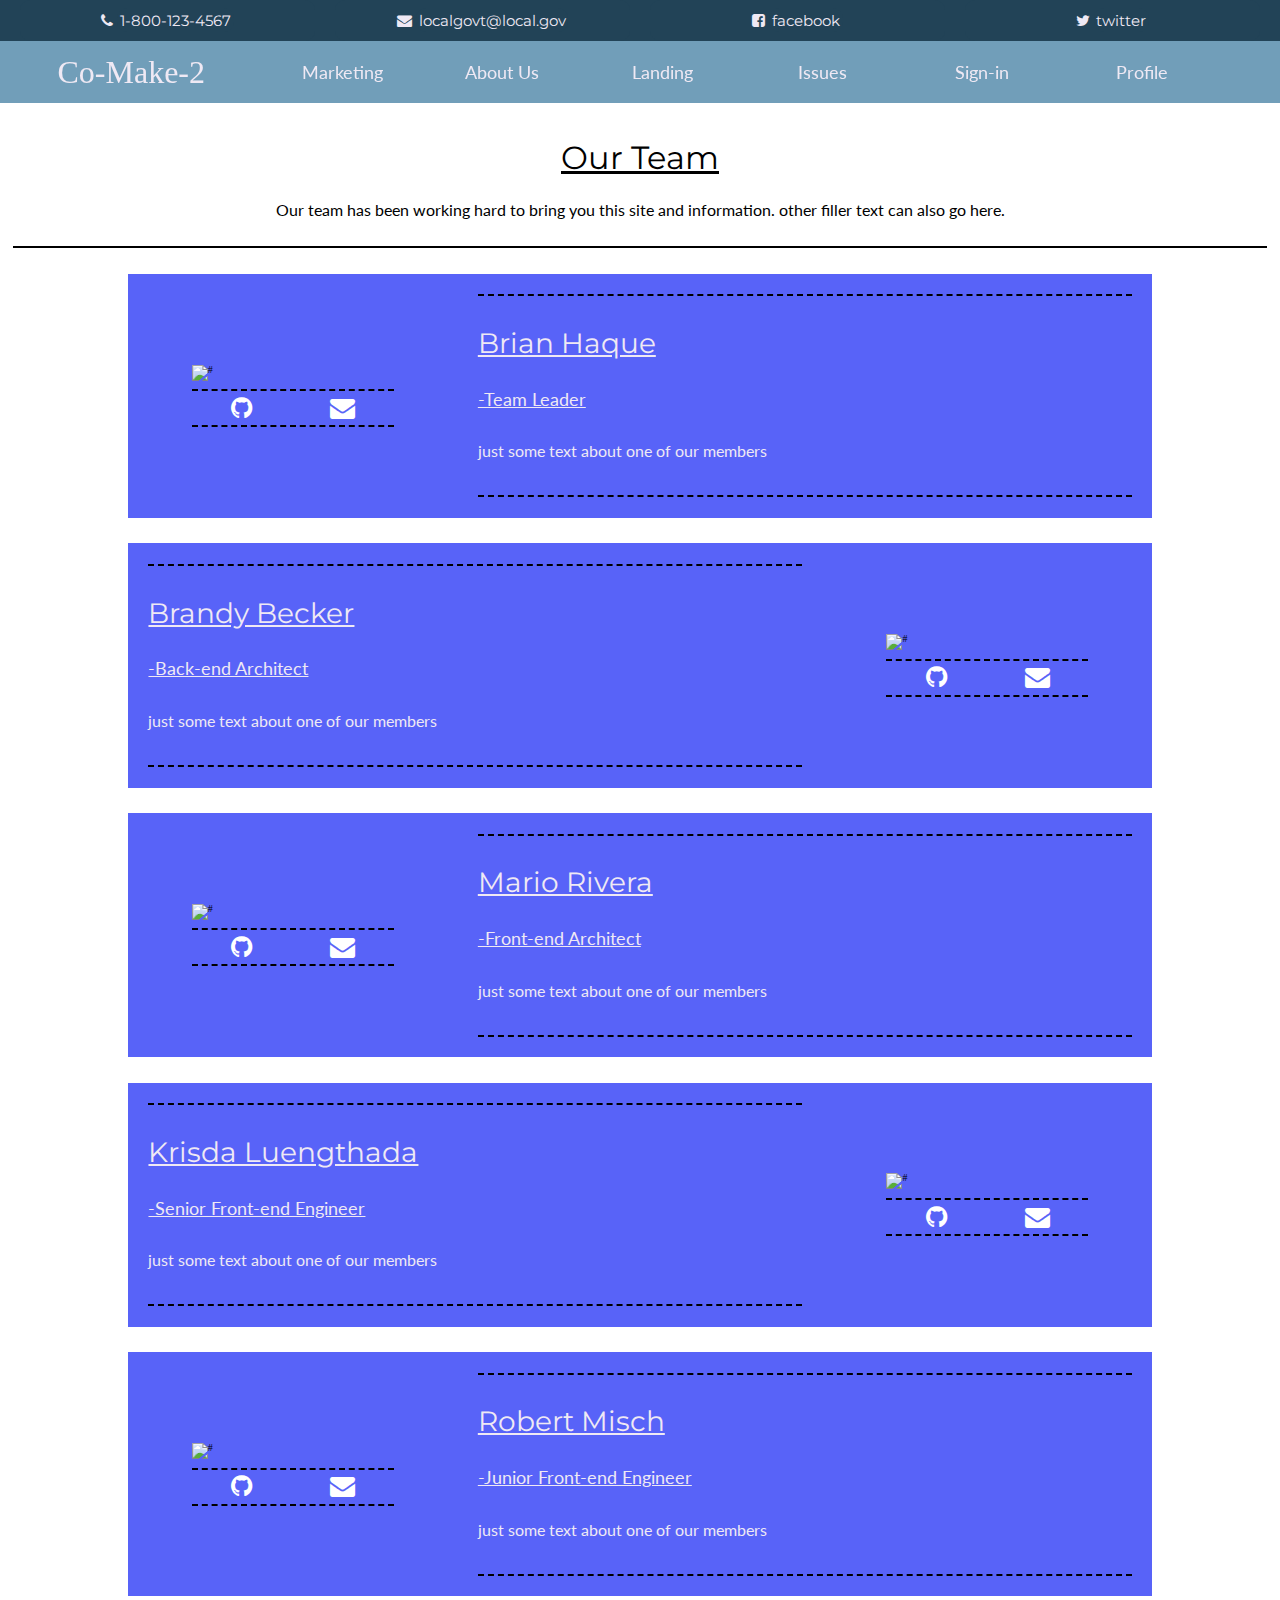
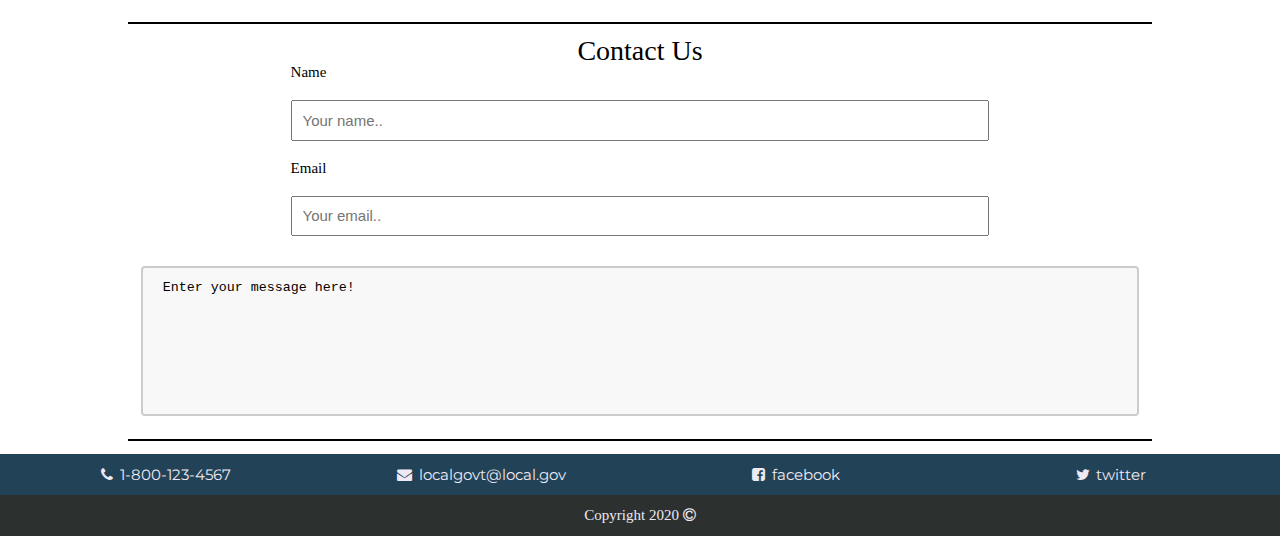
==== about_us.html @ 94747036 "wrapping up before deploy" ====
<!doctype html>

<html lang="en">
<head>
  <meta charset="utf-8">
  <meta name="viewport" content="width=device-width, initial-scale=1.0">
  <title>Co-make-2</title>

  <!-- <link href="https://fonts.googleapis.com/css?family=Russo+One|Ubuntu" rel="stylesheet"> -->
  <link href="css/index.css" rel="stylesheet">
  <link rel="stylesheet" href="https://cdnjs.cloudflare.com/ajax/libs/font-awesome/4.7.0/css/font-awesome.min.css">
  <link href="https://fonts.googleapis.com/css?family=Lato|Montserrat:700&display=swap" rel="stylesheet">

  <!--[if lt IE 9]>
    <script src="https://cdnjs.cloudflare.com/ajax/libs/html5shiv/3.7.3/html5shiv.js"></script>
  <![endif]-->
</head>
<body>
    <header>
        <div class="marketing-contact-banner">
            <nav class="marketing-contact-nav">
                <div>
                    <i class="fa fa-phone"></i>
                    <a href="#"> 1-800-123-4567</a>
                </div>
                <div>
                    <i class="fa fa-envelope"></i>
                    <a href="#"> localgovt@local.gov</a>
                </div>
                <div>
                    <i class="fa fa-facebook-square"></i>
                    <a href="#"> facebook</a>
                </div>
                <div>
                    <i class="fa fa-twitter"></i>
                    <a href="#"> twitter</a>
                </div>
            </nav>
        </div>
    </header>
    
    <div class="marketing-sticky-nav">
        <div class="marketing-nav-container">
            <h1>Co-Make-2</h1>

            <nav class="marketing-persistant-nav">
                <a href="index.html">Marketing</a>
                <a href="about_us.html">About Us</a>
                <a href="#">Landing</a>
                <a href="#">Issues</a>
                <a href="#">Sign-in</a>
                <a href="#">Profile</a>
            </nav>
        </div>
    </div> <!--end top nav-->
    <section>
        <div class="marketing-aboutus-intro">
            <h1>Our Team</h1>
            <p>Our team has been working hard to bring you this site and information. other filler text can also go here.</p>
        </div>
    </section>
    <section>
        <div class="aboutus-cards-container">
            <div class="aboutus-card">
                <div class="about-img-box">
                    <img src="img/github-Brian.png" alt="#">
                    <div class="about-icons">
                        <a href="https://github.com/alphaseinor"><i class="fa fa-github"></i></a>
                        <a href="mailto:alphaseinor@gmail.com"><i class="fa fa-envelope"></i></a>
                    </div>
                </div>
                <div class="about-card-text">
                    <h2>Brian Haque</h2>
                    <h3>-Team Leader</h3>
                    <p>just some text about one of our members</p> 
                </div> 
            </div>

            <div class="aboutus-card about-reverse">
                <div class="about-img-box">
                    <img src="img/githut-Brandy.png" alt="#">
                    <div class="about-icons">
                        <a href="https://github.com/brandybecker"><i class="fa fa-github"></i></a>
                        <a href="mailto:BrandyBeckerFSW@gmail.com"><i class="fa fa-envelope"></i></a>
                    </div>
                </div>
                <div class="about-card-text">
                    <h2>Brandy Becker</h2>
                    <h3>-Back-end Architect</h3>
                    <p>just some text about one of our members</p>
                </div>
            </div>

            <div class="aboutus-card">
                <div  class="about-img-box">
                    <img src="img/github-Mario.png" alt="#">
                    <div class="about-icons">
                        <a href="https://github.com/MarioR81"><i class="fa fa-github"></i></a>
                        <a href="mailto:marior81@gmail.com"><i class="fa fa-envelope"></i></a>
                    </div>
                </div>
                <div class="about-card-text">
                    <h2>Mario Rivera</h2>
                    <h3>-Front-end Architect</h3>
                    <p>just some text about one of our members</p>
                </div> 
            </div>

            <div class="aboutus-card about-reverse">
                <div  class="about-img-box">
                    <img src="img/github-Krisda.png" alt="#">
                    <div class="about-icons">
                        <a href="https://github.com/biskoi"><i class="fa fa-github"></i></a>
                        <a href="mailto:biskoi@daydream.cafe"><i class="fa fa-envelope"></i></a>
                    </div>
                </div>
                <div class="about-card-text">
                    <h2>Krisda Luengthada</h2>
                    <h3>-Senior Front-end Engineer</h3>
                    <p>just some text about one of our members</p>
                </div>
            </div>

            <div class="aboutus-card">
                <div class="about-img-box">
                    <img src="img/temp-github-Robert.png" alt="#">
                    <div class="about-icons">
                        <a href="https://github.com/RobertMisch"><i class="fa fa-github"></i></a>
                        <a href="mailto:robertmisch94@gmail.com"><i class="fa fa-envelope"></i></a>
                    </div>
                </div>
                <div class="about-card-text">
                    <h2>Robert Misch</h2>
                    <h3>-Junior Front-end Engineer</h3>
                    <p>just some text about one of our members</p> 
                </div> 
            </div>   
        </div>
    </section>
    <section>
        <div class="about-contact-container">
            <div class="about-contact">
                <h2>Contact Us</h2>
                <form action="#" class="about-contact-form">
                    <label for="fname">Name</label>
                    <input type="text" id="fname" name="firstname" placeholder="Your name..">
                
                    <label for="lname">Email</label>
                    <input type="text" id="lname" name="lastname" placeholder="Your email..">

                    <textarea>Enter your message here!</textarea>

                    <!-- <input type="submit" value="Submit"> -->
                </form>
            </div>
        </div>
    </section>
    <footer>
        <div class="marketing-contact-banner">
            <nav class="marketing-contact-nav">
                <div>
                    <i class="fa fa-phone"></i>
                    <a href="#"> 1-800-123-4567</a>
                </div>
                <div>
                    <i class="fa fa-envelope"></i>
                    <a href="#"> localgovt@local.gov</a>
                </div>
                <div>
                    <i class="fa fa-facebook-square"></i>
                    <a href="#"> facebook</a>
                </div>
                <div>
                    <i class="fa fa-twitter"></i>
                    <a href="#"> twitter</a>
                </div>
            </nav>
        </div>
        <div class="marketing-bottom-copyright">
            <small>Copyright 2020  <i class="fa fa-copyright"></i></small>
        </div>
    </footer>
</body>
</html>
---- css/index.css ----
/* coolors pallet 
4E86A7//78,134,167
224357 
EFE9F4 
2C3130//168,10%,19% 
5863F8//236,65%,97%*/
/* http://meyerweb.com/eric/tools/css/reset/ 
   v2.0 | 20110126
   License: none (public domain)
*/
html,
body,
div,
span,
applet,
object,
iframe,
h1,
h2,
h3,
h4,
h5,
h6,
p,
blockquote,
pre,
a,
abbr,
acronym,
address,
big,
cite,
code,
del,
dfn,
em,
img,
ins,
kbd,
q,
s,
samp,
small,
strike,
strong,
sub,
sup,
tt,
var,
b,
u,
i,
center,
dl,
dt,
dd,
ol,
ul,
li,
fieldset,
form,
label,
legend,
table,
caption,
tbody,
tfoot,
thead,
tr,
th,
td,
article,
aside,
canvas,
details,
embed,
figure,
figcaption,
footer,
header,
hgroup,
menu,
nav,
output,
ruby,
section,
summary,
time,
mark,
audio,
video {
  margin: 0;
  padding: 0;
  border: 0;
  font-size: 100%;
  font: inherit;
  vertical-align: baseline;
}
/* HTML5 display-role reset for older browsers */
article,
aside,
details,
figcaption,
figure,
footer,
header,
hgroup,
menu,
nav,
section {
  display: block;
}
body {
  line-height: 1;
}
ol,
ul {
  list-style: none;
}
blockquote,
q {
  quotes: none;
}
blockquote:before,
blockquote:after,
q:before,
q:after {
  content: '';
  content: none;
}
table {
  border-collapse: collapse;
  border-spacing: 0;
}
* {
  box-sizing: border-box;
}
html {
  font-size: 62.5%;
}
html,
body {
  width: 100%;
}
h1 {
  font-size: 3.2rem;
}
h2 {
  font-size: 2.8rem;
}
p {
  font-size: 1.6rem;
  line-height: 1.4;
}
.marketing-contact-banner {
  display: flex;
  justify-content: center;
  align-items: center;
  width: 100%;
  background-color: #224357;
}
.marketing-contact-banner .marketing-contact-nav {
  display: flex;
  justify-content: space-evenly;
  align-items: center;
  width: 100%;
}
.marketing-contact-banner .marketing-contact-nav div,
.marketing-contact-banner .marketing-contact-nav a {
  width: 23%;
  background-color: #224357;
  color: #EFE9F4;
  text-align: center;
  text-decoration: none;
  font-size: large;
  padding: 1% 0;
  border-radius: 10px;
  font-size: 1.5rem;
  padding: 1%;
  font-family: 'Montserrat';
}
.marketing-contact-banner .marketing-contact-nav div:hover,
.marketing-contact-banner .marketing-contact-nav a:hover {
  color: #a583c1;
  background-color: #224357;
}
@media (max-width: 860px) {
  .marketing-contact-banner .marketing-contact-nav a {
    display: none;
  }
  .marketing-contact-banner .marketing-contact-nav i {
    font-size: 2rem;
  }
}
.marketing-sticky-nav {
  position: sticky;
  top: 0;
}
@media (max-width: 500px) {
  .marketing-sticky-nav {
    position: static;
  }
}
.marketing-sticky-nav .marketing-nav-container {
  display: flex;
  justify-content: space-evenly;
  align-items: center;
  width: 100%;
  background-color: rgba(78, 134, 167, 0.8);
  padding: 1% 0;
}
@media (max-width: 860px) {
  .marketing-sticky-nav .marketing-nav-container {
    width: 100%;
    flex-direction: column;
    text-align: center;
  }
}
.marketing-sticky-nav .marketing-nav-container h1 {
  color: #EFE9F4;
}
@media (max-width: 500px) {
  .marketing-sticky-nav .marketing-nav-container h1 {
    width: 100%;
    flex-direction: column;
    text-align: center;
    border-bottom: 2px solid white;
    margin: 1% 0;
    padding-bottom: 1%;
  }
}
.marketing-sticky-nav .marketing-nav-container nav {
  display: flex;
  justify-content: center;
  align-items: center;
  width: 75%;
}
@media (max-width: 860px) {
  .marketing-sticky-nav .marketing-nav-container nav {
    width: 100%;
  }
}
@media (max-width: 500px) {
  .marketing-sticky-nav .marketing-nav-container nav {
    width: 100%;
    flex-direction: column;
    text-align: center;
    border-bottom: 1px dashed white;
  }
}
.marketing-sticky-nav .marketing-nav-container nav a {
  width: 18%;
  background-color: transparent;
  color: #EFE9F4;
  text-align: center;
  text-decoration: none;
  font-size: large;
  padding: 1% 0;
  border-radius: 10px;
  margin: 0 2%;
  font-family: 'Lato';
}
.marketing-sticky-nav .marketing-nav-container nav a:hover {
  color: #24172e;
}
@media (max-width: 500px) {
  .marketing-sticky-nav .marketing-nav-container nav a {
    width: 100%;
    flex-direction: column;
    text-align: center;
    border-bottom: 1px dashed white;
  }
}
.marketing-banner-background {
  background-image: url("../img/projects-img.jpeg");
  max-width: 100%;
  background-color: #cccccc;
  /* Used if the image is unavailable */
  height: 500px;
  /* You must set a specified height */
  background-position: top;
  /* Center the image */
  background-repeat: no-repeat;
  /* Do not repeat the image */
  background-size: cover;
  /* Resize the background image to cover the entire container */
  display: flex;
  justify-content: center;
  align-items: center;
}
.marketing-banner-background .marketing-banner-container {
  display: flex;
  justify-content: center;
  align-items: center;
  flex-direction: column;
  width: 100%;
  background-color: rgba(88, 99, 248, 0.7);
  padding: 2%;
}
.marketing-banner-background .marketing-banner-container h2 {
  font-family: 'Montserrat';
  color: #EFE9F4;
  padding: 1% 5% ;
  border-bottom: 2px solid #2C3130;
}
.marketing-banner-background .marketing-banner-container button {
  width: 25%;
  background-color: rgba(88, 99, 248, 0.7);
  color: #EFE9F4;
  text-align: center;
  text-decoration: none;
  font-size: large;
  padding: 1% 0;
  border-radius: 10px;
  border-color: #EFE9F4;
  margin-top: 1.5%;
}
.marketing-banner-background .marketing-banner-container button:hover {
  background-color: rgba(7, 19, 176, 0.7);
}
.marketing-middle-cards {
  display: flex;
  justify-content: center;
  align-items: center;
  flex-direction: column;
}
.marketing-middle-cards h2 {
  width: 65%;
  font-family: 'Montserrat';
  text-align: center;
  border-bottom: 2px solid #2C3130;
  padding-top: 3%;
  margin-bottom: 1%;
}
.marketing-middle-cards .marketing-card-container {
  display: flex;
  justify-content: center;
  align-items: center;
  flex-wrap: wrap;
  width: 85%;
  padding: 2%;
  background-color: #7179ee;
}
.marketing-middle-cards .marketing-card-container .marketing-card {
  display: flex;
  justify-content: center;
  align-items: center;
  flex-direction: column;
  font-size: large;
  text-align: center;
  width: 26%;
  margin: 4% 2%;
  border: 1px dashed black;
}
.marketing-middle-cards .marketing-card-container .marketing-card .fa {
  font-size: 6rem;
}
.marketing-middle-cards .marketing-card-container .marketing-card button {
  width: 60%;
  background-color: #7179ee;
  color: #EFE9F4;
  text-align: center;
  text-decoration: none;
  font-size: large;
  padding: 1% 0;
  border-radius: 10px;
  border: none;
  border-radius: 5px;
}
.marketing-middle-cards .marketing-card-container .marketing-card button:hover {
  background-color: #724a94;
}
.marketing-middle-cards .marketing-card-container .marketing-card * {
  padding: 2%;
  margin: 2% 0;
}
.marketing-page-width-container {
  display: flex;
  justify-content: center;
  align-items: center;
}
.marketing-page-width-container .marketing-closing-paragraph {
  display: flex;
  justify-content: center;
  align-items: center;
  flex-direction: column;
  width: 85%;
  border-top: 2px solid black;
  border-bottom: 2px solid black;
  padding: 3%;
  margin: 2% 0;
}
.marketing-page-width-container .marketing-closing-paragraph button {
  width: 40%;
  background-color: rgba(88, 99, 248, 0.7);
  color: #EFE9F4;
  text-align: center;
  text-decoration: none;
  font-size: large;
  padding: 1% 0;
  border-radius: 10px;
}
.marketing-page-width-container .marketing-closing-paragraph button:hover {
  background-color: rgba(7, 19, 176, 0.7);
}
.marketing-page-width-container .marketing-closing-paragraph * {
  margin: 2% 0;
}
.marketing-bottom-copyright {
  width: 100%;
  background-color: #2C3130;
  text-align: center;
  color: #EFE9F4;
  padding: 1%;
  font-size: 1.5rem;
}
.marketing-aboutus-intro {
  display: flex;
  justify-content: center;
  align-items: center;
  flex-direction: column;
  padding: 1% 0;
  margin: 1%;
  border-bottom: 2px solid black;
}
.marketing-aboutus-intro h1 {
  font-family: 'Montserrat';
  text-decoration: underline;
}
.marketing-aboutus-intro p {
  text-align: center;
  font-family: 'Lato';
}
.marketing-aboutus-intro * {
  margin: 1%;
}
.aboutus-cards-container {
  display: flex;
  justify-content: space-around;
  align-items: center;
  flex-wrap: wrap;
  flex-direction: column;
}
.aboutus-cards-container .aboutus-card {
  display: flex;
  justify-content: space-between;
  align-items: center;
  width: 80%;
  margin: 1%;
  background-color: #5863F8;
}
@media (max-width: 860px) {
  .aboutus-cards-container .aboutus-card {
    width: 85%;
  }
}
@media (max-width: 500px) {
  .aboutus-cards-container .aboutus-card {
    width: 95%;
  }
}
.aboutus-cards-container .aboutus-card .about-img-box {
  display: flex;
  justify-content: center;
  align-items: center;
  flex-direction: column;
  width: 30%;
}
.aboutus-cards-container .aboutus-card .about-img-box img {
  width: 70%;
  margin-bottom: 1%;
}
@media (max-width: 500px) {
  .aboutus-cards-container .aboutus-card .about-img-box img {
    width: 100%;
  }
}
.aboutus-cards-container .aboutus-card .about-img-box .about-icons {
  display: flex;
  justify-content: space-around;
  align-items: center;
  width: 70%;
  font-size: 2.5rem;
  border-top: 2px dashed black;
  border-bottom: 2px dashed black;
}
.aboutus-cards-container .aboutus-card .about-img-box .about-icons i {
  color: white;
}
.aboutus-cards-container .aboutus-card .about-img-box .about-icons i:hover {
  color: #b3b3b3;
}
.aboutus-cards-container .aboutus-card .about-img-box .about-icons a {
  margin: 2%;
}
@media (max-width: 500px) {
  .aboutus-cards-container .aboutus-card .about-img-box .about-icons {
    width: 100%;
    font-size: 2rem;
  }
}
.aboutus-cards-container .aboutus-card .about-card-text {
  width: 68%;
  border-top: 2px dashed black;
  border-bottom: 2px dashed black;
  color: #EFE9F4;
}
.aboutus-cards-container .aboutus-card .about-card-text h2 {
  font-family: 'Montserrat';
  text-decoration: underline;
}
.aboutus-cards-container .aboutus-card .about-card-text h3 {
  font-size: 1.8rem;
  font-family: 'Lato';
  text-decoration: underline;
}
.aboutus-cards-container .aboutus-card .about-card-text p {
  font-family: 'Lato';
}
.aboutus-cards-container .aboutus-card .about-card-text * {
  margin: 5% 0;
}
.aboutus-cards-container .aboutus-card * {
  margin: 2%;
}
.aboutus-cards-container .about-reverse {
  flex-direction: row-reverse;
}
.about-contact-container {
  display: flex;
  justify-content: center;
  align-items: center;
  width: 100%;
}
.about-contact-container .about-contact {
  display: flex;
  justify-content: center;
  align-items: center;
  flex-direction: column;
  width: 80%;
  border-top: 2px solid black;
  border-bottom: 2px solid black;
  padding: 1%;
  margin: 1%;
}
.about-contact-container .about-contact .about-contact-form {
  display: flex;
  justify-content: center;
  align-items: center;
  flex-direction: column;
  width: 100%;
}
.about-contact-container .about-contact .about-contact-form label {
  width: 70%;
  font-size: 1.5rem;
}
.about-contact-container .about-contact .about-contact-form input {
  width: 70%;
  font-size: 1.5rem;
  margin: 2%;
  padding: 1%;
}
.about-contact-container .about-contact .about-contact-form textarea {
  width: 100%;
  height: 150px;
  padding: 12px 20px;
  box-sizing: border-box;
  border: 2px solid #ccc;
  border-radius: 4px;
  background-color: #f8f8f8;
  resize: none;
  margin: 1%;
}
@media (max-width: 500px) {
  .about-contact-container .about-contact .about-contact-form textarea {
    height: 100px;
  }
}
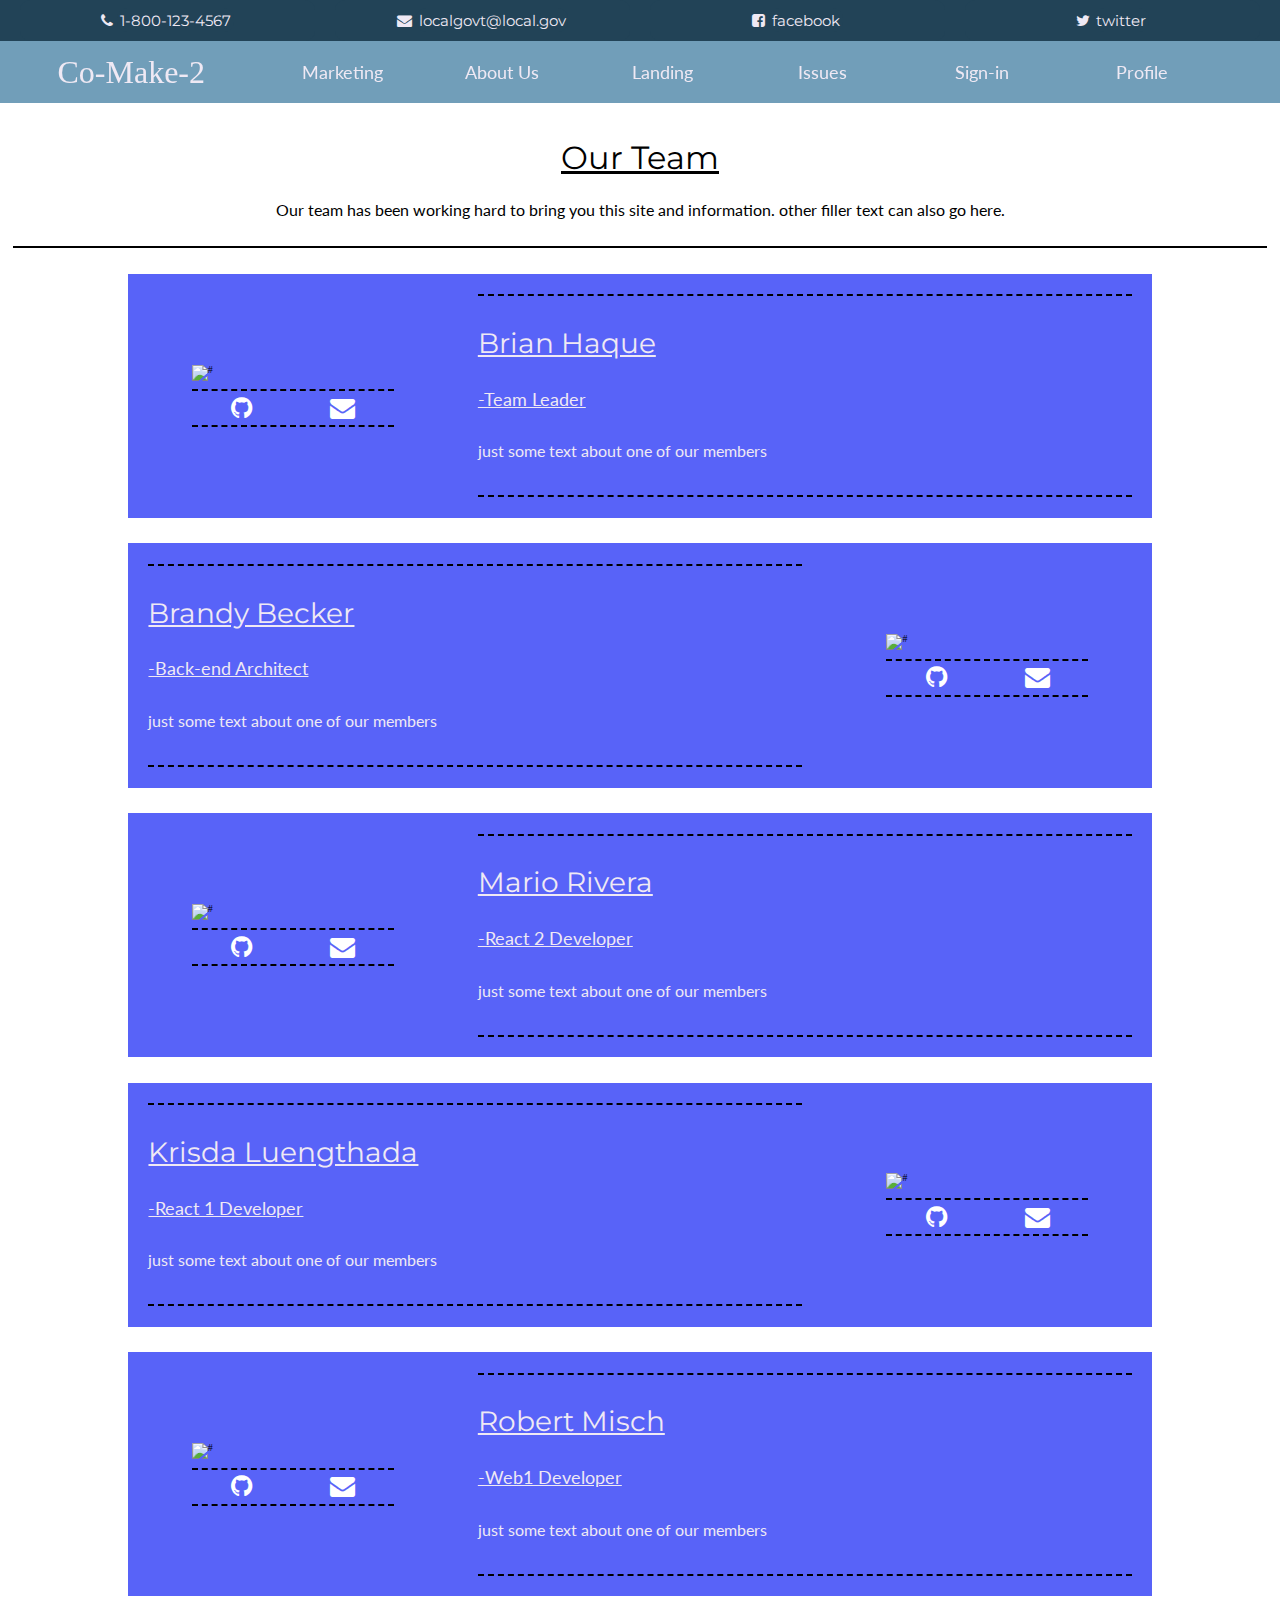
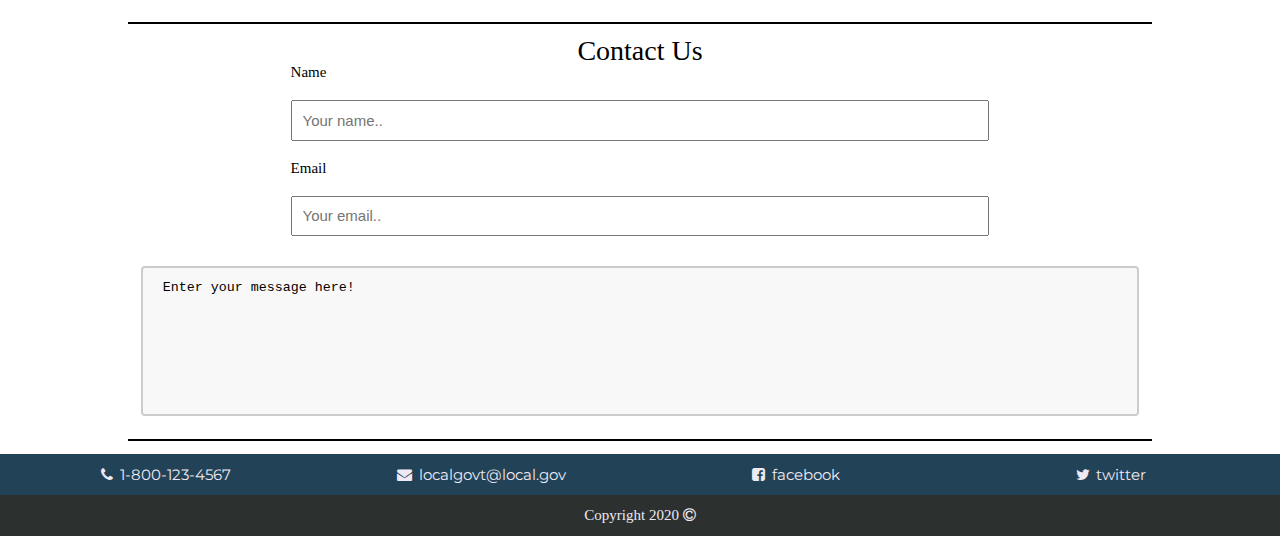
==== commit 50b046d2: "Changed titles based on feedback" ====
--- a/about_us.html
+++ b/about_us.html
@@ -101,7 +101,7 @@
                 </div>
                 <div class="about-card-text">
                     <h2>Mario Rivera</h2>
-                    <h3>-Front-end Architect</h3>
+                    <h3>-React 2 Developer</h3>
                     <p>just some text about one of our members</p>
                 </div> 
             </div>
@@ -116,7 +116,7 @@
                 </div>
                 <div class="about-card-text">
                     <h2>Krisda Luengthada</h2>
-                    <h3>-Senior Front-end Engineer</h3>
+                    <h3>-React 1 Developer</h3>
                     <p>just some text about one of our members</p>
                 </div>
             </div>
@@ -131,7 +131,7 @@
                 </div>
                 <div class="about-card-text">
                     <h2>Robert Misch</h2>
-                    <h3>-Junior Front-end Engineer</h3>
+                    <h3>-Web1 Developer</h3>
                     <p>just some text about one of our members</p> 
                 </div> 
             </div>   
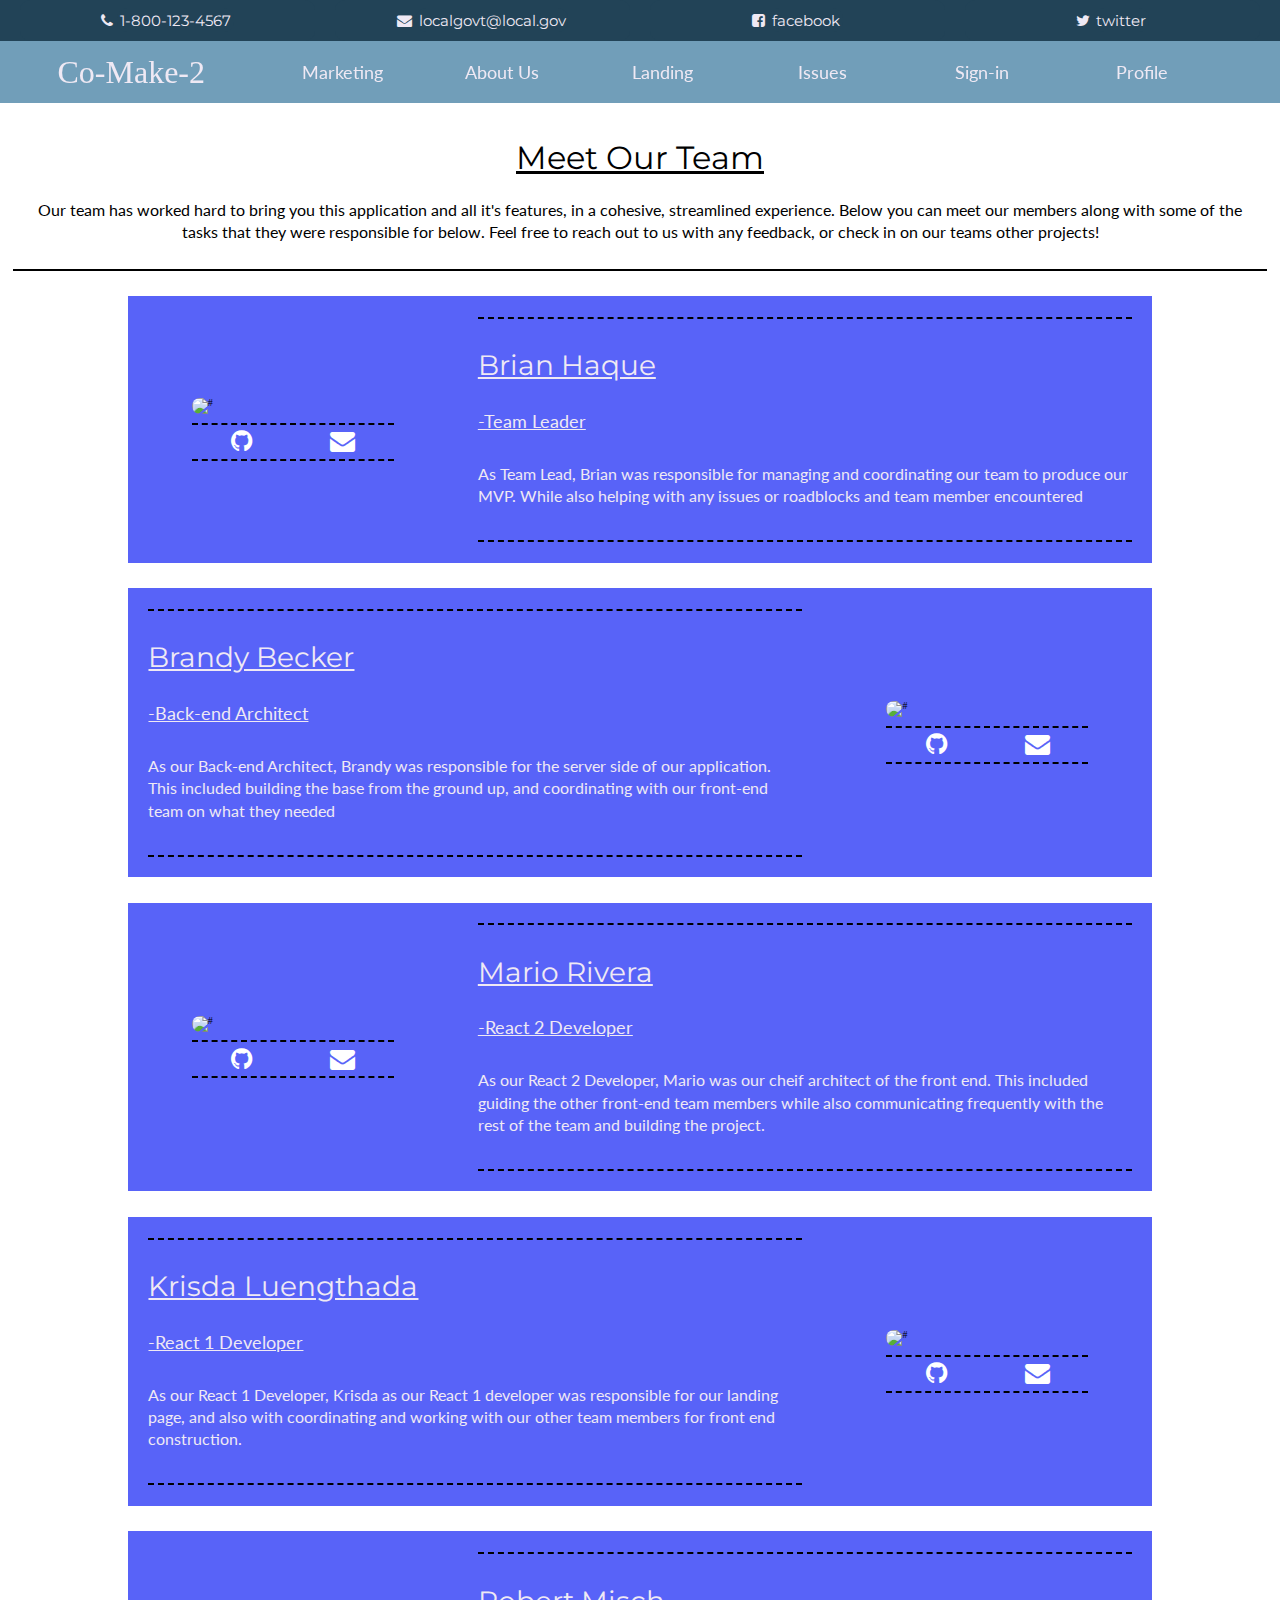
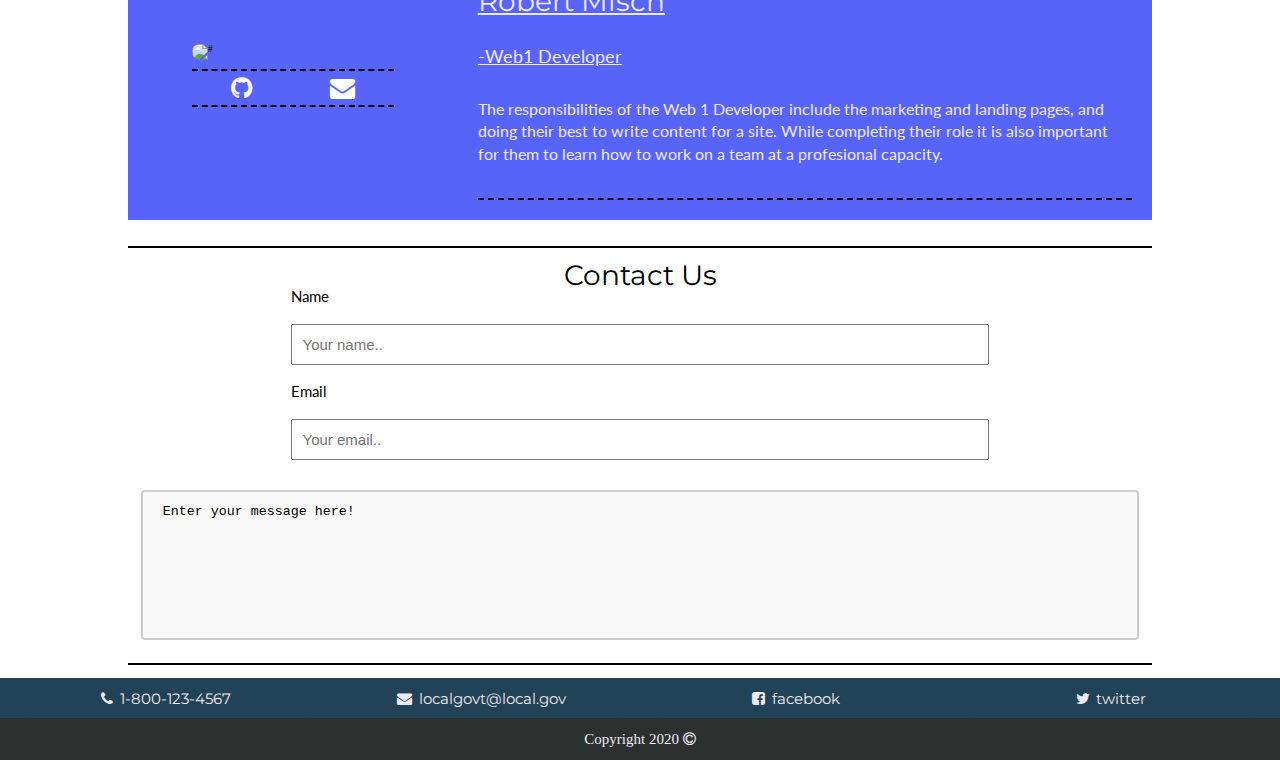
==== commit a5e557a2: "filler text and icons replaced with content" ====
--- a/about_us.html
+++ b/about_us.html
@@ -46,17 +46,17 @@
             <nav class="marketing-persistant-nav">
                 <a href="index.html">Marketing</a>
                 <a href="about_us.html">About Us</a>
-                <a href="#">Landing</a>
-                <a href="#">Issues</a>
-                <a href="#">Sign-in</a>
-                <a href="#">Profile</a>
+                <a href="https://web2-web3-front-end.marior81.now.sh/">Landing</a>
+                <a href="https://web2-web3-front-end.marior81.now.sh/">Issues</a>
+                <a href="https://web2-web3-front-end.marior81.now.sh/">Sign-in</a>
+                <a href="https://web2-web3-front-end.marior81.now.sh/">Profile</a>
             </nav>
         </div>
     </div> <!--end top nav-->
     <section>
         <div class="marketing-aboutus-intro">
-            <h1>Our Team</h1>
-            <p>Our team has been working hard to bring you this site and information. other filler text can also go here.</p>
+            <h1>Meet Our Team</h1>
+            <p>Our team has worked hard to bring you this application and all it's features, in a cohesive, streamlined experience. Below you can meet our members along with some of the tasks that they were responsible for below. Feel free to reach out to us with any feedback, or check in on our teams other projects!</p>
         </div>
     </section>
     <section>
@@ -72,7 +72,7 @@
                 <div class="about-card-text">
                     <h2>Brian Haque</h2>
                     <h3>-Team Leader</h3>
-                    <p>just some text about one of our members</p> 
+                    <p>As Team Lead, Brian was responsible for managing and coordinating our team to produce our MVP. While also helping with any issues or roadblocks and team member encountered </p> 
                 </div> 
             </div>
 
@@ -87,7 +87,7 @@
                 <div class="about-card-text">
                     <h2>Brandy Becker</h2>
                     <h3>-Back-end Architect</h3>
-                    <p>just some text about one of our members</p>
+                    <p>As our Back-end Architect, Brandy was responsible for the server side of our application. This included building the base from the ground up, and coordinating with our front-end team on what they needed</p>
                 </div>
             </div>
 
@@ -102,7 +102,7 @@
                 <div class="about-card-text">
                     <h2>Mario Rivera</h2>
                     <h3>-React 2 Developer</h3>
-                    <p>just some text about one of our members</p>
+                    <p>As our React 2 Developer, Mario was our cheif architect of the front end. This included guiding the other front-end team members while also communicating frequently with the rest of the team and building the project.</p>
                 </div> 
             </div>
 
@@ -117,7 +117,7 @@
                 <div class="about-card-text">
                     <h2>Krisda Luengthada</h2>
                     <h3>-React 1 Developer</h3>
-                    <p>just some text about one of our members</p>
+                    <p>As our React 1 Developer, Krisda as our React 1 developer was responsible for our landing page, and also with coordinating and working with our other team members for front end construction.</p>
                 </div>
             </div>
 
@@ -132,7 +132,7 @@
                 <div class="about-card-text">
                     <h2>Robert Misch</h2>
                     <h3>-Web1 Developer</h3>
-                    <p>just some text about one of our members</p> 
+                    <p>The responsibilities of the Web 1 Developer include the marketing and landing pages, and doing their best to write content for a site. While completing their role it is also important for them to learn how to work on a team at a profesional capacity.</p> 
                 </div> 
             </div>   
         </div>
--- a/css/index.css
+++ b/css/index.css
@@ -2,8 +2,9 @@
 4E86A7//78,134,167
 224357 
 EFE9F4 
-2C3130//168,10%,19% 
-5863F8//236,65%,97%*/
+2C3130//
+5863F8//
+*/
 /* http://meyerweb.com/eric/tools/css/reset/ 
    v2.0 | 20110126
    License: none (public domain)
@@ -301,7 +302,8 @@
   font-family: 'Montserrat';
   color: #EFE9F4;
   padding: 1% 5% ;
-  border-bottom: 2px solid #2C3130;
+  border-bottom: 3px solid #EFE9F4;
+  text-align: center;
 }
 .marketing-banner-background .marketing-banner-container button {
   width: 25%;
@@ -318,6 +320,11 @@
 .marketing-banner-background .marketing-banner-container button:hover {
   background-color: rgba(7, 19, 176, 0.7);
 }
+@media (max-width: 500px) {
+  .marketing-banner-background .marketing-banner-container button {
+    width: 50%;
+  }
+}
 .marketing-middle-cards {
   display: flex;
   justify-content: center;
@@ -330,7 +337,8 @@
   text-align: center;
   border-bottom: 2px solid #2C3130;
   padding-top: 3%;
-  margin-bottom: 1%;
+  padding-bottom: 2%;
+  margin-bottom: 2%;
 }
 .marketing-middle-cards .marketing-card-container {
   display: flex;
@@ -346,11 +354,25 @@
   justify-content: center;
   align-items: center;
   flex-direction: column;
+  font-family: 'Lato';
+  font-weight: bold;
   font-size: large;
   text-align: center;
+  height: 300px;
   width: 26%;
   margin: 4% 2%;
   border: 1px dashed black;
+}
+@media (max-width: 860px) {
+  .marketing-middle-cards .marketing-card-container .marketing-card {
+    width: 45%;
+  }
+}
+@media (max-width: 500px) {
+  .marketing-middle-cards .marketing-card-container .marketing-card {
+    width: 80%;
+    border: 3px dashed black;
+  }
 }
 .marketing-middle-cards .marketing-card-container .marketing-card .fa {
   font-size: 6rem;
@@ -368,7 +390,7 @@
   border-radius: 5px;
 }
 .marketing-middle-cards .marketing-card-container .marketing-card button:hover {
-  background-color: #724a94;
+  background-color: rgba(7, 19, 176, 0.7);
 }
 .marketing-middle-cards .marketing-card-container .marketing-card * {
   padding: 2%;
@@ -385,11 +407,22 @@
   align-items: center;
   flex-direction: column;
   width: 85%;
+  text-align: center;
   border-top: 2px solid black;
   border-bottom: 2px solid black;
   padding: 3%;
   margin: 2% 0;
 }
+.marketing-page-width-container .marketing-closing-paragraph h2 {
+  font-family: 'Montserrat';
+}
+.marketing-page-width-container .marketing-closing-paragraph p {
+  font-family: 'Lato';
+}
+.marketing-page-width-container .marketing-closing-paragraph p .marketing-justalittlebold {
+  font-weight: bold;
+  text-decoration: underline;
+}
 .marketing-page-width-container .marketing-closing-paragraph button {
   width: 40%;
   background-color: rgba(88, 99, 248, 0.7);
@@ -468,6 +501,7 @@
 }
 .aboutus-cards-container .aboutus-card .about-img-box img {
   width: 70%;
+  border-radius: 10px;
   margin-bottom: 1%;
 }
 @media (max-width: 500px) {
@@ -543,12 +577,16 @@
   padding: 1%;
   margin: 1%;
 }
+.about-contact-container .about-contact h2 {
+  font-family: 'Montserrat';
+}
 .about-contact-container .about-contact .about-contact-form {
   display: flex;
   justify-content: center;
   align-items: center;
   flex-direction: column;
   width: 100%;
+  font-family: 'Lato';
 }
 .about-contact-container .about-contact .about-contact-form label {
   width: 70%;
